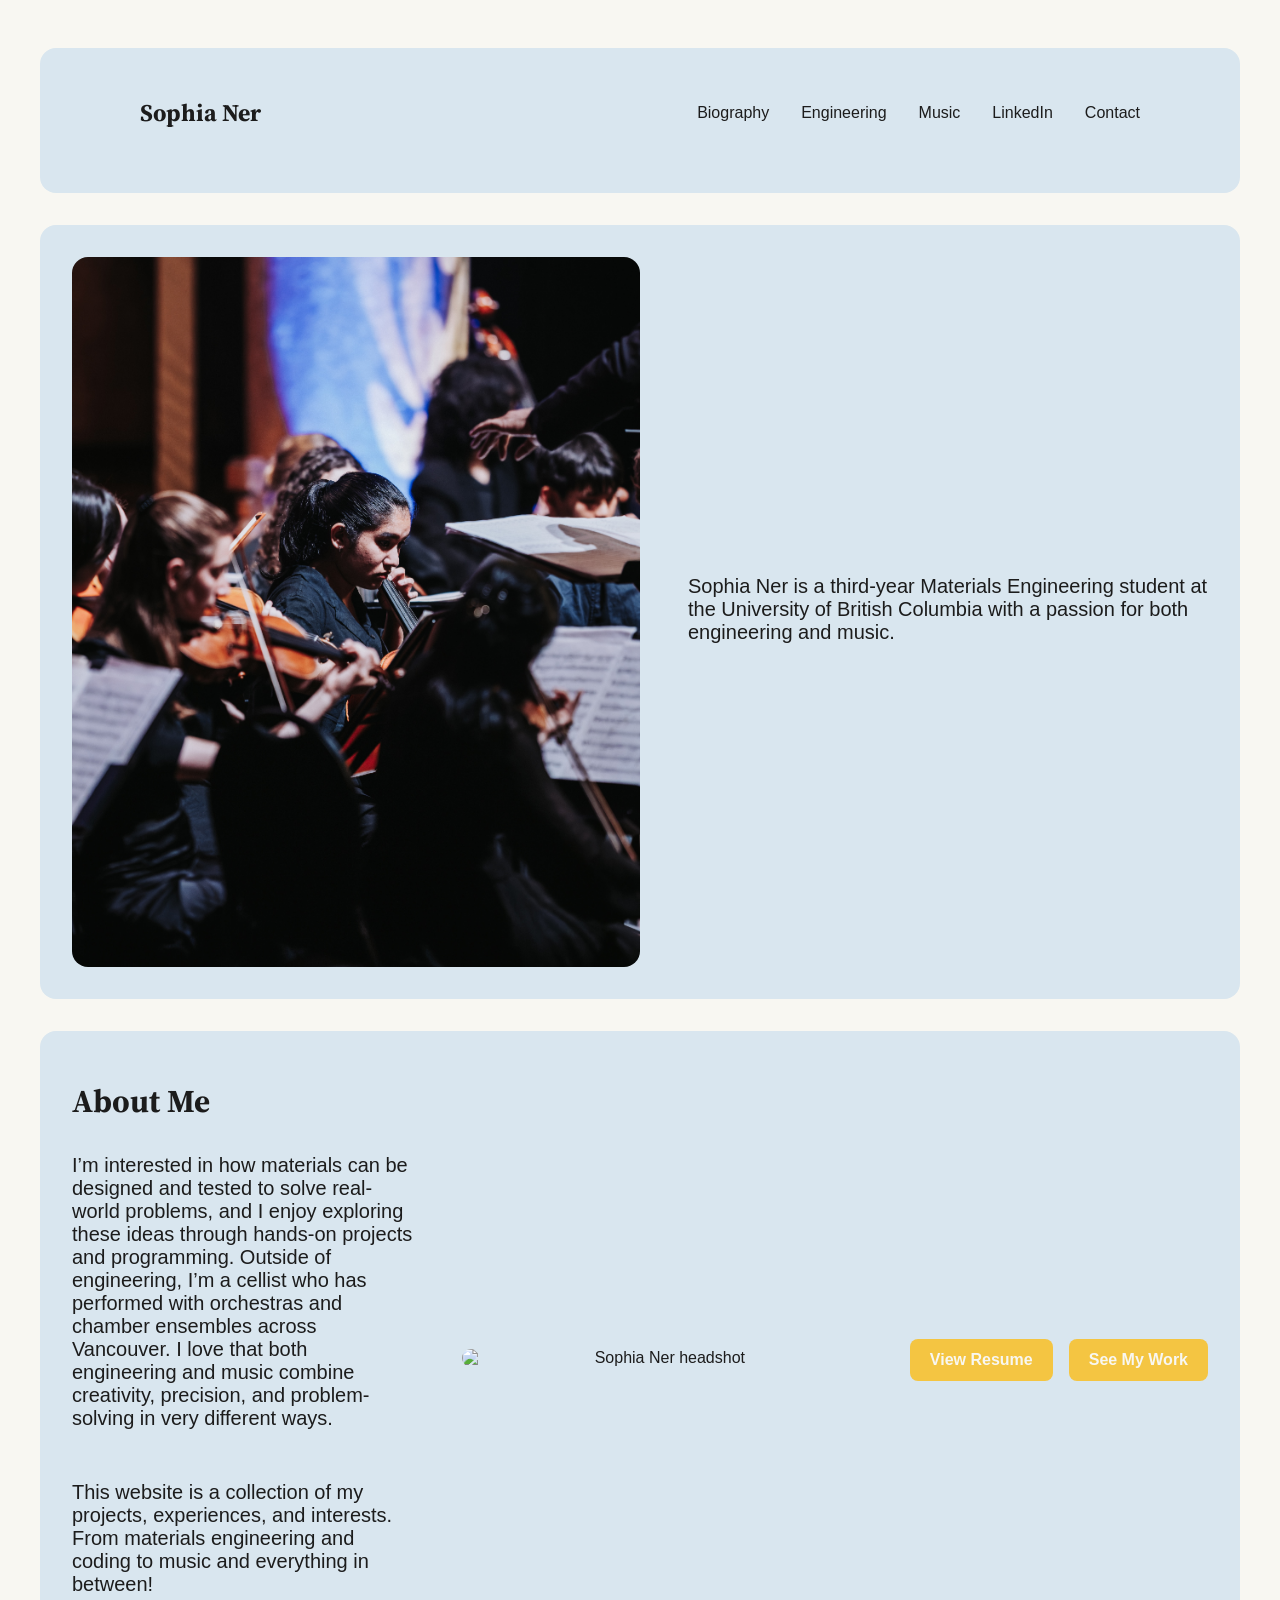
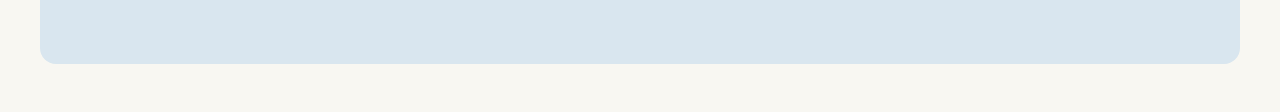
==== index.html @ fbe0f9e4 "Add files via upload" ====
<!DOCTYPE html>
<html lang="en">

<head>
    <meta charset="UTF-8">
    <meta name="viewport" content="width=device-width, initial-scale=1.0">
    <title>Sophia Ner</title>
    <link rel="stylesheet" href="style.css">
    <link rel="icon" type="image/jpeg" href="duck.jpeg">
</head>

<body> <!-- The header section contains the navigation bar and a brief introduction about Sophia Ner -->
    <header>
        <nav> <!-- Navigation bar with links to different sections of the page -->
            <ul> <!-- Unordered list for navigation links -->
                <li><a href="index.html" style="font-size: x-large;">Sophia Ner</a></li>
                <li><a href="biography.html">Biography</a></li> 
                <li><a href="engineering.html">Engineering</a></li>
                <li><a href="music.html">Music</a></li>
                <li><a href="https://www.linkedin.com/in/sophia-ner" target="_blank">LinkedIn</a></li>
                <li><a href="contact.html">Contact</a></li>
            </ul>
        </nav>
    </header>
    <section class = "hero">
        <div class = "flex-container"> <!-- Flex container to align the image and text side by side -->
             <img src="NYO/Sophia Ottawa Concert.jpg" alt="Sophia Ner performing cello in an orchestra during a concert, seated among other musicians on stage with sheet music, focused and engaged in performance"> 
            <div class = "text-container">
                    <p style = "font-size:1.25rem;">Sophia Ner is a third-year Materials Engineering student at the University of British Columbia with a passion for both engineering and music. </p>
                <!-- <button class="cta-button">Resume</button> 
                <button class="cta-button">See my work</button> -->
             </div>
        </div>
    </section>
    
    <section> <!-- About Me section with a brief description and a headshot image -->
        <div class="flex-container">
            <div class="text-container">
                <h2>About Me</h2>
        <p>I’m interested in how materials can be designed and tested to solve real-world problems, and I enjoy exploring these ideas through hands-on projects and programming. Outside of engineering, I’m a cellist who has performed with orchestras and chamber ensembles across Vancouver. I love that both engineering and music combine creativity, precision, and problem-solving in very different ways.</p>
        <p>This website is a collection of my projects, experiences, and interests. From materials engineering and coding to music and everything in between!</p>
             </div>   
             <img src="Cello/headshot.jpg" alt="Sophia Ner headshot" style="width: 100%; max-width: 400px; margin-top: 20px;">
             <div class="button-group">
                <a href="Resume_Website_Aug_2026.pdf" class="cta-button" target="_blank">
                    View Resume
                </a>

                <a href="engineering.html" class="cta-button secondary">
                    See My Work
                </a>
                </div>
            </div>
    </section>
</body>

</html>
---- style.css ----
/* =========================================================
   1. FONTS & COLOR VARIABLES
   ========================================================= */

@import url('https://fonts.googleapis.com/css2?family=Google+Sans:ital,opsz,wght@0,17..18,400..700;1,17..18,400..700&family=Source+Serif+4:ital,opsz,wght@0,8..60,200..900;1,8..60,200..900&display=swap');

:root {
    --base-color: #f8f7f2;
    --text-color: #1c1c1c;

    --primary-color: #d9e6ef;
    --secondary-color: #17324d;

    --color-1: #f4c542;
    --color-2: #d9e6ef;
    --color-3: #c9785d;
}


/* =========================================================
   2. GLOBAL STYLES
   ========================================================= */

/* Reset default browser spacing and make sizing predictable */
* {
    margin: 0;
    padding: 0;
    box-sizing: border-box;
}

/* Base font and text color */
html {
    font-family: 'Google Sans', sans-serif;
    color: var(--text-color);
}

/* Page background and outer spacing */
body {
    padding: 1em;
    background-color: var(--base-color);
}

/* Serif font for headings */
h1,
h2,
h3 {
    font-family: 'Source Serif 4', serif;
}

/* Prevent large media elements from overflowing their containers */
img,
video,
iframe {
    max-width: 100%;
}


/* =========================================================
   3. NAVIGATION
   ========================================================= */

/* Main navigation container */
nav {
    width: min(1000px, 100%);
    margin: 1em auto 2em;
}

/* Navigation links */
nav ul {
    display: flex;
    align-items: center;
    gap: 2em;
    list-style: none;
}

/* Site name / logo */
nav li:first-child {
    margin-right: auto;
    font-family: 'Source Serif 4', 'Google Sans', sans-serif;
    font-weight: bold;
}

/* Navigation links */
nav a {
    color: var(--text-color);
    text-decoration: none;
}

/* Navigation hover effect */
nav a:hover {
    text-decoration: underline;
}


/* =========================================================
   4. HEADER / HERO
   ========================================================= */

/* General header container */
header {
    width: min(75em, 100%);
    margin: 2em auto;
    padding: min(2em, 15%);
    background-color: var(--primary-color);
    border-radius: 1em;
}

/* Main hero section */
.hero {
    width: min(75em, 100%);
    margin: 2em auto;
    padding: min(2em, 15%);
    background-color: var(--primary-color);
    border-radius: 1em;
}

/* Layout for image + text */
.flex-container {
    display: flex;
    align-items: center;
    justify-content: center;
    flex-wrap: wrap;
    gap: 3em;
    width: 100%;
}

/* Images inside the flexible header layout */
.flex-container img {
    width: 50%;
    max-width: 600px;
    height: auto;
    border-radius: 1em;
    object-fit: cover;
    object-position: top;
}

/* Header-specific image */
header img {
    width: 100%;
    max-width: 400px;
    height: auto;
    border-radius: 1em;
    object-fit: cover;
    object-position: top;
}

/* Text next to an image */
.text-container {
    flex: 1;
    min-width: 0;

    display: flex;
    flex-direction: column;
    justify-content: center;
    align-items: flex-start;
    gap: 1em;

    text-align: left;
}

/* Main page heading */
h1 {
    margin: 0.75em 0 1em;
}

/* Paragraphs inside the text container */
.text-container p {
    margin: 0.75em 0 1em;
    font-size: 1.25em;
    text-align: left;
}


/* =========================================================
   5. BUTTONS
   ========================================================= */

/* Container for multiple buttons */
.button-group {
    display: flex;
    flex-wrap: wrap;
    gap: 1em;
    margin-top: 1.5em;
}

/* Main call-to-action button */
.cta-button {
    display: inline-block;

    padding: 0.75em 1.25em;

    color: var(--base-color);
    background-color: var(--color-1);

    border-radius: 0.5em;

    text-decoration: none;
    font-weight: 600;

    transition: transform 100ms ease;
}

/* Button hover effect */
.cta-button:hover {
    transform: translateY(-2px);
}

/* Secondary button */
.secondary {
    background-color: var(--color-1);
}


/* =========================================================
   6. GENERAL SECTIONS
   ========================================================= */

/* General content sections */
section {
    width: min(75em, 100%);
    margin: 2em auto;
    padding: 3em min(2em, 15%);

    background-color: var(--color-2);
    border-radius: 1em;

    text-align: center;
}

/* Section headings */
section h2 {
    font-size: 2em;
}

/* Section paragraphs */
section p {
    margin-top: 1em;
    font-size: 1.25em;
}

/* My Work section */
section#my-work {
    background-color: var(--primary-color);
}


/* =========================================================
   7. IMAGE GRID
   ========================================================= */

/* Grid used for project / image galleries */
.grid-container {
    display: grid;

    width: 100%;
    margin: 3em 0;

    grid-template-columns: repeat(4, 1fr);
    grid-template-rows: 1fr 1fr;

    grid-template-areas:
        "img-1 img-1 img-2 img-2"
        "img-4 img-4 img-3 img-3";

    gap: 1em;
}

/* Images inside the grid */
.grid-container img {
    display: block;
    width: 100%;
    max-width: 100%;
    aspect-ratio: 1 / 1;

    object-fit: cover;
    border-radius: 0.5em;

    transition: transform 100ms ease;
}

/* Grid image hover effect */
.grid-container img:hover {
    transform: scale(1.05);
}


/* =========================================================
   8. PAGE INTRO
   ========================================================= */

/* Introductory card at the top of pages */
.page-intro {
    width: min(75em, 100%);
    margin: 2em auto;
    padding: 3em min(2em, 15%);

    background-color: var(--primary-color);
    border-radius: 1em;

    text-align: center;
}

/* Page intro heading */
.page-intro h1 {
    margin-bottom: 1em;
}

/* Page intro paragraph */
.page-intro p {
    margin-top: 1em;
    font-size: 1.15em;
}


/* =========================================================
   9. PROJECT CARDS
   ========================================================= */

/*
   General project card.

   The media and text sit beside each other on larger
   screens and stack vertically on smaller screens.
*/
.engineering-project,
.music-project {
    width: min(75em, 100%);
    margin: 2em auto;
    padding: 3em;

    background-color: var(--primary-color);
    border-radius: 1em;
}


/* Allow the text column to shrink without overflowing */
/* Introductory text */
.project-text {
    width: 100%;
}

/* Project heading */
.project h2,
.engineering-project h2 {
    margin-top: 0;
    margin-bottom: 1em;
    font-size: 2em;
}

/* Engineering project subheading */
.engineering-project h3 {
    margin-top: 1em;
    font-size: 1.4em;
}

/* Project paragraph */
.project p,
.engineering-project p {
    margin-top: 1em;
    font-size: 1.1em;
    line-height: 1.5;
}

/* Project media */
.project img,
.project video,
.engineering-project img,
.engineering-project video {
    display: block;

    width: 50%;
    max-width: 600px;
    height: auto;

    border-radius: 1em;
    object-fit: cover;
}



/* =========================================================
   10. EMBEDDED PROJECTS / MEDIA
   ========================================================= */

/*
   Container for embedded projects such as:
   - Python/JavaScript simulations
   - Tinkercad
   - videos
   - audio
   - iframes
*/

.embedded-project {
    display: flex;
    flex-direction: row;

    align-items: center;
    gap: 3em;

    width: 100%;
    max-width: 100%;
    min-width: 0;
    margin: 4em 0;
}

/* Media column */
.project-media {
     flex: 1 1 0;
    width: 50%;
    min-width: 0;
    max-width: 100%;
}

/* Text column */
.project-description {
    flex: 1 1 0;
    width: 50%;
    min-width: 0;
    max-width: 100%;

    overflow-wrap: break-word;
}

.project-description p + p {
    margin-top: 1.5em;
}

/* Media */
.project-media img {
    display: block;
    width: 100%;
    height: 100%;
    object-fit: cover;
    border-radius: 1em;

}

.project-media video {
    display: block;
    width: 100%;
    max-width: 100%;
    height: auto;
    border-radius: 1em;
}

.project-media h3 a {
    color: inherit;
    text-decoration: none;
}

.project-media h3 a:hover {
    text-decoration: underline;
}

/* Video + caption container */
.video-container {
    width: 100%;
    max-width: 100%;
    min-width: 0;
    margin: 0;
    overflow: hidden;
}

/* Video */
.video-container video {
    display: block;
    width: 100%;
    max-width: 100%;
    height: auto;
    border-radius: 1em;
}

/* Caption */
.video-container figcaption {
    width: 100%;
    max-width: 100%;
    margin-top: 0.75em;

    font-size: 0.9em;
    line-height: 1.4;
    text-align: center;

    overflow-wrap: break-word;
    word-wrap: break-word;
}

/* Audio players */
.project-media audio,
.embedded-project audio {
    display: block;
    width: 100%;
    max-width: 100%;
}

/* Project subheading */
.project-media h3 {
    margin-top: 0;
    margin-bottom: 1em;
}

/* Embedded websites */
.embedded-project iframe {
    display: block;

    width: 100%;
    max-width: 100%;
    height: 450px;

    border: none;
    border-radius: 1em;
}

/* Tinkercad iframe */
.tinkercad-frame {
    display: block;

    width: 100%;
    max-width: 100%;
    height: 500px;

    border: none;
    border-radius: 10px;
}
/* CAD Viewing */
.stl-viewer {
    width: 100%;
    height: 400px;
    border-radius: 12px;
    overflow: hidden;
}


/* =========================================================
   11. EQUATIONS
   ========================================================= */

/* Center equations on project pages */
.equation {
    margin: 1.5em 0;
    text-align: center;

    /* Prevent long equations from causing horizontal overflow */
    max-width: 100%;
    overflow-x: auto;
}


/* =========================================================
   12. CONTACT FORM
   ========================================================= */

/* Main contact form container */
.container {
    min-height: 100vh;

    display: flex;
    flex-direction: column;
    align-items: center;
    justify-content: center;

    gap: 1em;
    margin-top: 2em;
}

/* Contact form */
.container form {
    display: flex;
    flex-direction: column;
    justify-content: center;
    gap: 1em;

    width: 100%;
    max-width: 400px;

    padding: 2em;

    background-color: var(--primary-color);
    border-radius: 1em;
}

/* Form heading */
.container form h1 {
    margin-top: 1em;
    text-align: left;
    font-size: 2em;
}

/* Form labels / subheadings */
.container form h4 {
    margin-top: 1em;
    text-align: left;
    font-size: 1em;
}

/* Text inputs */
.container form input {
    width: 100%;
    max-width: 100%;
    padding: 0.75em 1em;

    outline: none;

    color: var(--text-color);
}

/* Input placeholder */
.container form input::placeholder {
    color: var(--text-color);
}

/* Message textarea */
.container form textarea {
    width: 100%;
    max-width: 100%;
    min-width: 0;

    min-height: 100px;
    max-height: 200px;

    padding: 0.75em 1em;

    outline: none;

    color: var(--text-color);
    font-weight: 400;
    font-size: 1em;

    resize: vertical;
}

/* Form submit button */
.container form button {
    align-self: center;

    width: 200px;
    min-height: 60px;

    padding: 0;

    border: none;
    border-radius: 0.5em;
    outline: none;

    color: var(--base-color);
    background-color: var(--color-1);

    font-weight: 600;

    transition: 100ms ease;
}

/* Form button hover */
.container form button:hover {
    background-color: var(--color-3);
}


/* =========================================================
   13. RESPONSIVE STYLES — TABLETS
   ========================================================= */

/* Adjust header layout on medium-sized screens */
@media (max-width: 988px) {

    header {
        text-align: center;
    }

    header .text-container {
        padding-top: 0;
    }
}


/* =========================================================
   14. RESPONSIVE STYLES — SMALL SCREENS
   ========================================================= */

@media (max-width: 700px) {

    /* -------------------------
       Navigation
       ------------------------- */

    nav li {
        display: none;
    }

    nav li:first-child,
    nav li:last-child {
        display: block;
    }


    /* -------------------------
       Header
       ------------------------- */

    header {
        margin-top: 0;
    }

    header .flex-container img {
        width: 100%;
        max-width: 400px;
        height: auto;
        aspect-ratio: 1 / 1;
        object-fit: cover;
    }


    /* -------------------------
       Flexible header layout
       ------------------------- */

    .flex-container {
        flex-direction: column;
    }

    .flex-container img {
        width: 100%;
        max-width: 400px;
    }

    .text-container {
        width: 100%;
        align-items: flex-start;
    }


    /* -------------------------
       Buttons
       ------------------------- */

    .cta-button {
        width: 100%;
        margin-top: 0.5em;
        text-align: center;
    }


    /* -------------------------
       Project cards
       ------------------------- */

    .project,
    .engineering-project {
        flex-direction: column;
        align-items: stretch;

        width: 100%;
        padding: 2em;

        gap: 2em;
    }

    /* Remove alternating row direction on mobile */
    .project:nth-child(even),
    .engineering-project:nth-child(even) {
        flex-direction: column;
    }

    /* Project media fills available width */
    .project img,
    .project video,
    .engineering-project img,
    .engineering-project video {
        width: 100%;
        max-width: 100%;
        height: auto;
    }


    /* -------------------------
       Embedded projects
       ------------------------- */

    .embedded-project {
        flex-direction: column;
        align-items: stretch;

        width: 100%;
        gap: 2em;
    }

    .project-media,
    .project-description {
        width: 100%;
        max-width: 100%;
    }

    .embedded-project iframe {
        width: 100%;
        max-width: 100%;
        height: 400px;
    }

    .tinkercad-frame {
        width: 100%;
        max-width: 100%;
        height: 400px;
    }


    /* -------------------------
       Image grid
       ------------------------- */

    .grid-container {
        display: flex;
        flex-direction: column;

        width: 100%;
    }

    .grid-container img {
        width: 100%;
        max-width: 100%;
    }


    /* -------------------------
       Typography
       ------------------------- */

    .text-container p {
        font-size: 1em;
    }

    h2 {
        font-size: 1.5em;
    }

    .engineering-project h2 {
        font-size: 1.5em;
    }
}


/* =========================================================
   15. VERY SMALL SCREENS
   ========================================================= */

@media (max-width: 400px) {

    /* Reduce card padding so content has more horizontal space */
    header,
    section,
    .project,
    .engineering-project,
    .page-intro {
        padding: 1.5em;
    }

    /* Prevent buttons from becoming too large */
    .container form button {
        width: 100%;
    }

    /* Make embedded content slightly shorter */
    .embedded-project iframe,
    .tinkercad-frame {
        height: 350px;
    }
}
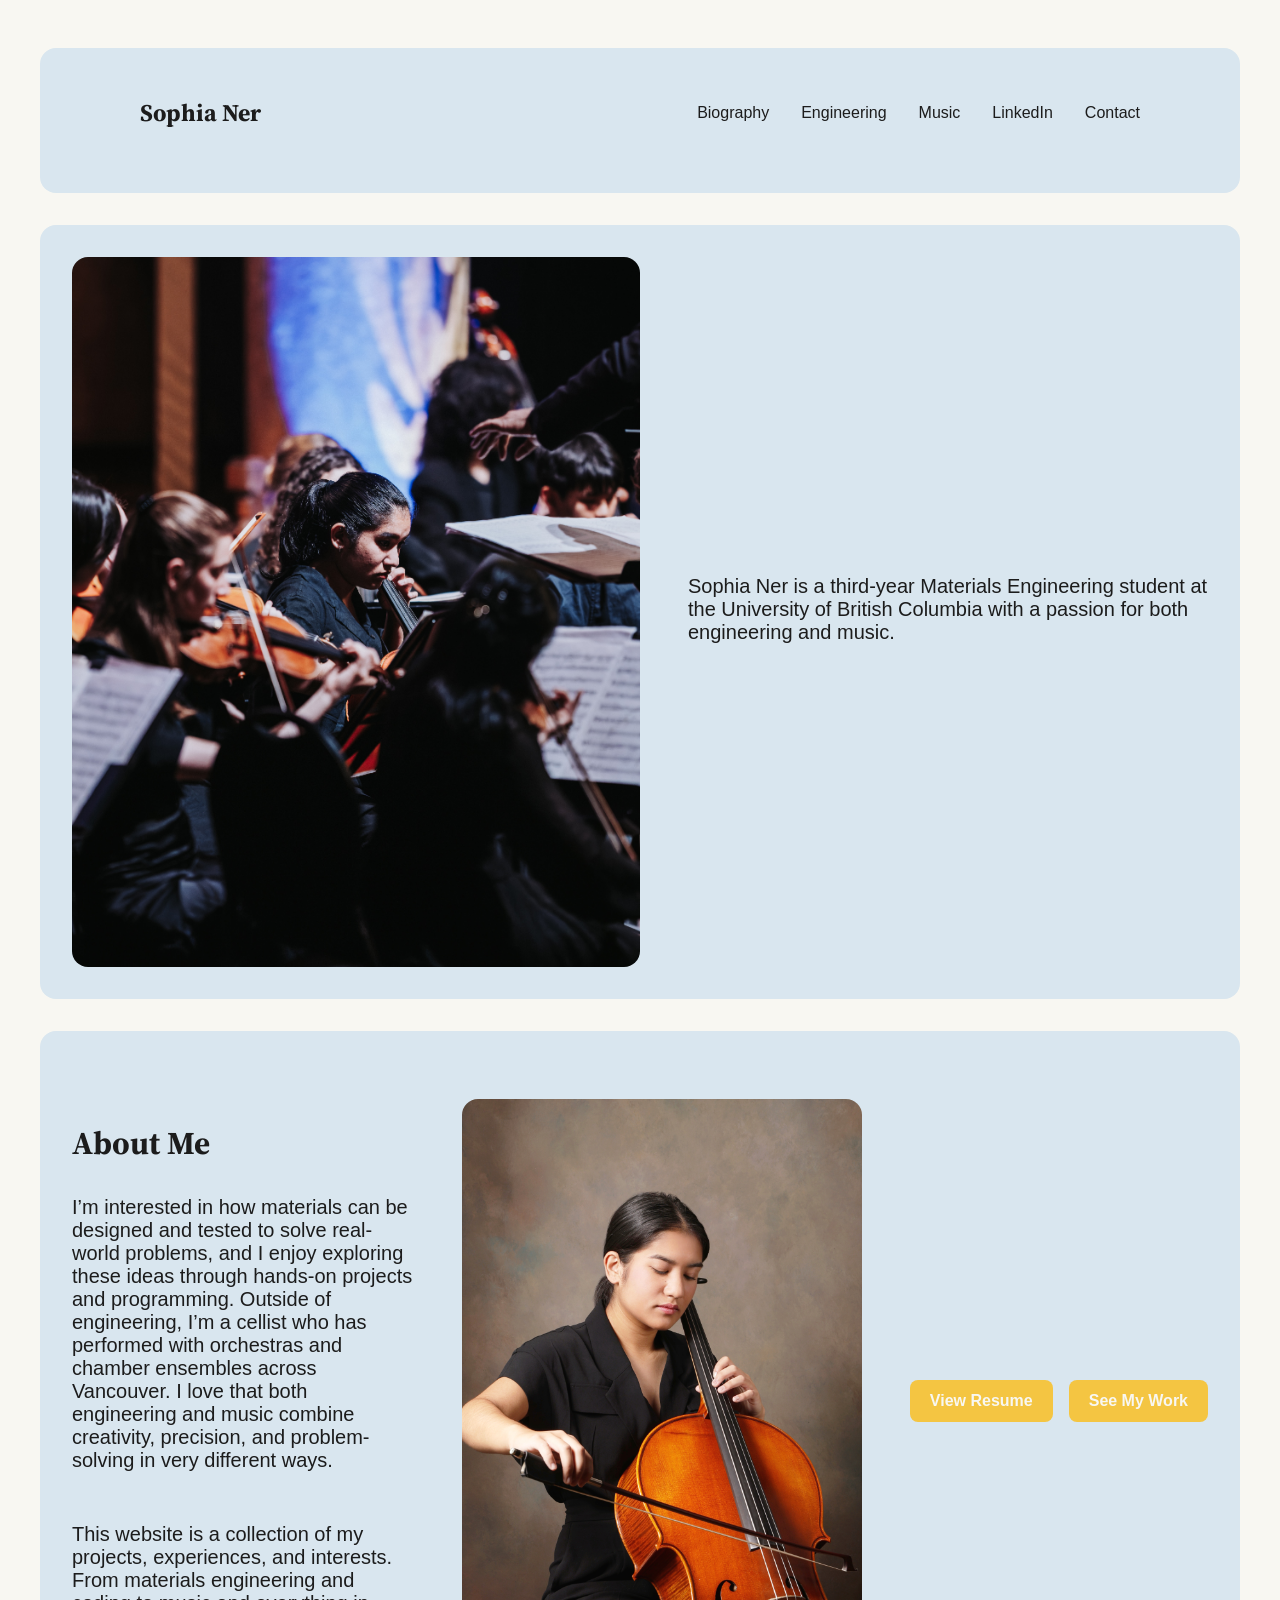
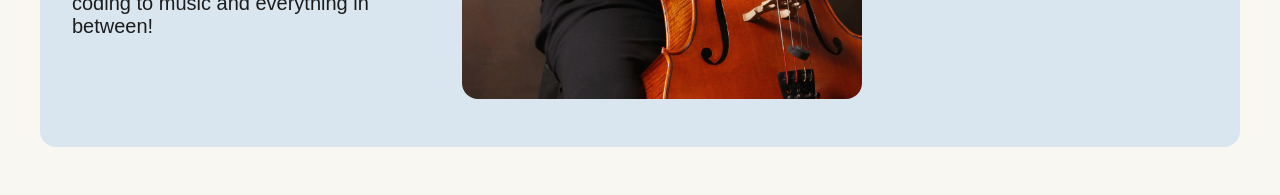
==== commit 364598cd: "Add files via upload" ====
--- a/index.html
+++ b/index.html
@@ -11,16 +11,27 @@
 
 <body> <!-- The header section contains the navigation bar and a brief introduction about Sophia Ner -->
     <header>
-        <nav> <!-- Navigation bar with links to different sections of the page -->
-            <ul> <!-- Unordered list for navigation links -->
-                <li><a href="index.html" style="font-size: x-large;">Sophia Ner</a></li>
-                <li><a href="biography.html">Biography</a></li> 
-                <li><a href="engineering.html">Engineering</a></li>
-                <li><a href="music.html">Music</a></li>
-                <li><a href="https://www.linkedin.com/in/sophia-ner" target="_blank">LinkedIn</a></li>
-                <li><a href="contact.html">Contact</a></li>
-            </ul>
+
+        <nav class="navbar">
+
+           <a href="index.html" class="site-name">Sophia Ner</a>
+
+           <button class="menu-toggle" onclick="toggleMenu()">
+                ☰
+            </button>
+
+            <div class="nav-links"> <!-- Navigation bar with links to different sections of the page -->
+                <ul> <!-- Unordered list for navigation links -->
+                    <!-- <li><a href="index.html" style="font-size: x-large;">Sophia Ner</a></li> -->
+                    <li><a href="biography.html">Biography</a></li> 
+                    <li><a href="engineering.html">Engineering</a></li>
+                    <li><a href="music.html">Music</a></li>
+                    <li><a href="https://www.linkedin.com/in/sophia-ner" target="_blank">LinkedIn</a></li>
+                    <li><a href="contact.html">Contact</a></li>
+                </ul>
+            </div>
         </nav>
+
     </header>
     <section class = "hero">
         <div class = "flex-container"> <!-- Flex container to align the image and text side by side -->
@@ -52,6 +63,8 @@
                 </div>
             </div>
     </section>
+
+    <script src="toggle.js"></script>
 </body>
 
 </html>
--- a/style.css
+++ b/style.css
@@ -1,3 +1,4 @@
+
 /* =========================================================
    1. FONTS & COLOR VARIABLES
    ========================================================= */
@@ -21,33 +22,28 @@
    2. GLOBAL STYLES
    ========================================================= */
 
-/* Reset default browser spacing and make sizing predictable */
 * {
     margin: 0;
     padding: 0;
     box-sizing: border-box;
 }
 
-/* Base font and text color */
 html {
     font-family: 'Google Sans', sans-serif;
     color: var(--text-color);
 }
 
-/* Page background and outer spacing */
 body {
     padding: 1em;
     background-color: var(--base-color);
 }
 
-/* Serif font for headings */
 h1,
 h2,
 h3 {
     font-family: 'Source Serif 4', serif;
 }
 
-/* Prevent large media elements from overflowing their containers */
 img,
 video,
 iframe {
@@ -59,92 +55,134 @@
    3. NAVIGATION
    ========================================================= */
 
-/* Main navigation container */
-nav {
+/*
+   Desktop navigation layout:
+
+   Sophia Ner      Biography   Engineering   Music   Contact
+*/
+
+.navbar {
+    position: relative;
+
     width: min(1000px, 100%);
     margin: 1em auto 2em;
+
+    display: flex;
+    align-items: center;
+    justify-content: space-between;
+}
+
+/* Sophia Ner / site name */
+
+.site-name {
+    flex-shrink: 0;
+
+    font-family: 'Source Serif 4', serif;
+    font-size: x-large;
+    font-weight: bold;
+
+    color: var(--text-color);
+    text-decoration: none;
 }
 
 /* Navigation links */
-nav ul {
+
+.nav-links {
+    margin-left: auto;
+}
+
+.nav-links ul {
     display: flex;
     align-items: center;
     gap: 2em;
+
     list-style: none;
 }
 
-/* Site name / logo */
-nav li:first-child {
-    margin-right: auto;
-    font-family: 'Source Serif 4', 'Google Sans', sans-serif;
-    font-weight: bold;
-}
-
-/* Navigation links */
-nav a {
+.nav-links a {
     color: var(--text-color);
     text-decoration: none;
 }
 
-/* Navigation hover effect */
-nav a:hover {
+.nav-links a:hover {
     text-decoration: underline;
 }
 
+/* Hamburger */
+
+.menu-toggle {
+    display: none;
+
+    margin-left: auto;
+
+    padding: 0;
+
+    background: none;
+    border: none;
+
+    color: var(--text-color);
+
+    font-size: 1.8rem;
+    line-height: 1;
+
+    cursor: pointer;
+}
+
 
 /* =========================================================
    4. HEADER / HERO
    ========================================================= */
 
-/* General header container */
 header {
     width: min(75em, 100%);
     margin: 2em auto;
     padding: min(2em, 15%);
+
     background-color: var(--primary-color);
     border-radius: 1em;
 }
 
-/* Main hero section */
 .hero {
     width: min(75em, 100%);
     margin: 2em auto;
     padding: min(2em, 15%);
+
     background-color: var(--primary-color);
     border-radius: 1em;
 }
 
-/* Layout for image + text */
 .flex-container {
     display: flex;
     align-items: center;
     justify-content: center;
     flex-wrap: wrap;
+
     gap: 3em;
     width: 100%;
 }
 
-/* Images inside the flexible header layout */
 .flex-container img {
     width: 50%;
     max-width: 600px;
     height: auto;
-    border-radius: 1em;
+
+    border-radius: 1em;
+
     object-fit: cover;
     object-position: top;
 }
 
-/* Header-specific image */
 header img {
     width: 100%;
     max-width: 400px;
     height: auto;
-    border-radius: 1em;
+
+    border-radius: 1em;
+
     object-fit: cover;
     object-position: top;
 }
 
-/* Text next to an image */
 .text-container {
     flex: 1;
     min-width: 0;
@@ -153,19 +191,19 @@
     flex-direction: column;
     justify-content: center;
     align-items: flex-start;
+
     gap: 1em;
 
     text-align: left;
 }
 
-/* Main page heading */
 h1 {
     margin: 0.75em 0 1em;
 }
 
-/* Paragraphs inside the text container */
 .text-container p {
     margin: 0.75em 0 1em;
+
     font-size: 1.25em;
     text-align: left;
 }
@@ -175,15 +213,14 @@
    5. BUTTONS
    ========================================================= */
 
-/* Container for multiple buttons */
 .button-group {
     display: flex;
     flex-wrap: wrap;
+
     gap: 1em;
     margin-top: 1.5em;
 }
 
-/* Main call-to-action button */
 .cta-button {
     display: inline-block;
 
@@ -200,12 +237,10 @@
     transition: transform 100ms ease;
 }
 
-/* Button hover effect */
 .cta-button:hover {
     transform: translateY(-2px);
 }
 
-/* Secondary button */
 .secondary {
     background-color: var(--color-1);
 }
@@ -215,7 +250,6 @@
    6. GENERAL SECTIONS
    ========================================================= */
 
-/* General content sections */
 section {
     width: min(75em, 100%);
     margin: 2em auto;
@@ -227,18 +261,15 @@
     text-align: center;
 }
 
-/* Section headings */
 section h2 {
     font-size: 2em;
 }
 
-/* Section paragraphs */
 section p {
     margin-top: 1em;
     font-size: 1.25em;
 }
 
-/* My Work section */
 section#my-work {
     background-color: var(--primary-color);
 }
@@ -248,7 +279,6 @@
    7. IMAGE GRID
    ========================================================= */
 
-/* Grid used for project / image galleries */
 .grid-container {
     display: grid;
 
@@ -265,20 +295,21 @@
     gap: 1em;
 }
 
-/* Images inside the grid */
 .grid-container img {
     display: block;
-    width: 100%;
-    max-width: 100%;
+
+    width: 100%;
+    max-width: 100%;
+
     aspect-ratio: 1 / 1;
 
     object-fit: cover;
+
     border-radius: 0.5em;
 
     transition: transform 100ms ease;
 }
 
-/* Grid image hover effect */
 .grid-container img:hover {
     transform: scale(1.05);
 }
@@ -288,7 +319,6 @@
    8. PAGE INTRO
    ========================================================= */
 
-/* Introductory card at the top of pages */
 .page-intro {
     width: min(75em, 100%);
     margin: 2em auto;
@@ -300,12 +330,10 @@
     text-align: center;
 }
 
-/* Page intro heading */
 .page-intro h1 {
     margin-bottom: 1em;
 }
 
-/* Page intro paragraph */
 .page-intro p {
     margin-top: 1em;
     font-size: 1.15em;
@@ -316,12 +344,6 @@
    9. PROJECT CARDS
    ========================================================= */
 
-/*
-   General project card.
-
-   The media and text sit beside each other on larger
-   screens and stack vertically on smaller screens.
-*/
 .engineering-project,
 .music-project {
     width: min(75em, 100%);
@@ -332,36 +354,31 @@
     border-radius: 1em;
 }
 
-
-/* Allow the text column to shrink without overflowing */
-/* Introductory text */
 .project-text {
     width: 100%;
 }
 
-/* Project heading */
 .project h2,
 .engineering-project h2 {
     margin-top: 0;
     margin-bottom: 1em;
+
     font-size: 2em;
 }
 
-/* Engineering project subheading */
 .engineering-project h3 {
     margin-top: 1em;
     font-size: 1.4em;
 }
 
-/* Project paragraph */
 .project p,
 .engineering-project p {
     margin-top: 1em;
+
     font-size: 1.1em;
     line-height: 1.5;
 }
 
-/* Project media */
 .project img,
 .project video,
 .engineering-project img,
@@ -373,48 +390,40 @@
     height: auto;
 
     border-radius: 1em;
+
     object-fit: cover;
 }
 
 
-
 /* =========================================================
    10. EMBEDDED PROJECTS / MEDIA
    ========================================================= */
-
-/*
-   Container for embedded projects such as:
-   - Python/JavaScript simulations
-   - Tinkercad
-   - videos
-   - audio
-   - iframes
-*/
 
 .embedded-project {
     display: flex;
     flex-direction: row;
-
     align-items: center;
+
     gap: 3em;
 
     width: 100%;
     max-width: 100%;
     min-width: 0;
+
     margin: 4em 0;
 }
 
-/* Media column */
 .project-media {
-     flex: 1 1 0;
+    flex: 1 1 0;
+
     width: 50%;
     min-width: 0;
     max-width: 100%;
 }
 
-/* Text column */
 .project-description {
     flex: 1 1 0;
+
     width: 50%;
     min-width: 0;
     max-width: 100%;
@@ -426,21 +435,24 @@
     margin-top: 1.5em;
 }
 
-/* Media */
 .project-media img {
     display: block;
+
     width: 100%;
     height: 100%;
+
     object-fit: cover;
-    border-radius: 1em;
-
+
+    border-radius: 1em;
 }
 
 .project-media video {
     display: block;
+
     width: 100%;
     max-width: 100%;
     height: auto;
+
     border-radius: 1em;
 }
 
@@ -453,53 +465,64 @@
     text-decoration: underline;
 }
 
-/* Video + caption container */
+
+/* =========================================================
+   11. VIDEO + CAPTIONS
+   ========================================================= */
+
 .video-container {
     width: 100%;
     max-width: 100%;
     min-width: 0;
+
     margin: 0;
+
     overflow: hidden;
 }
 
-/* Video */
 .video-container video {
     display: block;
+
     width: 100%;
     max-width: 100%;
     height: auto;
-    border-radius: 1em;
-}
-
-/* Caption */
+
+    border-radius: 1em;
+}
+
 .video-container figcaption {
     width: 100%;
     max-width: 100%;
+
     margin-top: 0.75em;
 
     font-size: 0.9em;
     line-height: 1.4;
+
     text-align: center;
 
     overflow-wrap: break-word;
     word-wrap: break-word;
 }
 
-/* Audio players */
+
+/* =========================================================
+   12. AUDIO / EMBEDS / CAD
+   ========================================================= */
+
 .project-media audio,
 .embedded-project audio {
     display: block;
-    width: 100%;
-    max-width: 100%;
-}
-
-/* Project subheading */
+
+    width: 100%;
+    max-width: 100%;
+}
+
 .project-media h3 {
     margin-top: 0;
     margin-bottom: 1em;
 }
 
-/* Embedded websites */
 .embedded-project iframe {
     display: block;
 
@@ -511,7 +534,6 @@
     border-radius: 1em;
 }
 
-/* Tinkercad iframe */
 .tinkercad-frame {
     display: block;
 
@@ -522,35 +544,35 @@
     border: none;
     border-radius: 10px;
 }
-/* CAD Viewing */
+
 .stl-viewer {
     width: 100%;
     height: 400px;
+
     border-radius: 12px;
+
     overflow: hidden;
 }
 
 
 /* =========================================================
-   11. EQUATIONS
-   ========================================================= */
-
-/* Center equations on project pages */
+   13. EQUATIONS
+   ========================================================= */
+
 .equation {
     margin: 1.5em 0;
+
     text-align: center;
 
-    /* Prevent long equations from causing horizontal overflow */
     max-width: 100%;
     overflow-x: auto;
 }
 
 
 /* =========================================================
-   12. CONTACT FORM
-   ========================================================= */
-
-/* Main contact form container */
+   14. CONTACT FORM
+   ========================================================= */
+
 .container {
     min-height: 100vh;
 
@@ -560,14 +582,15 @@
     justify-content: center;
 
     gap: 1em;
+
     margin-top: 2em;
 }
 
-/* Contact form */
 .container form {
     display: flex;
     flex-direction: column;
     justify-content: center;
+
     gap: 1em;
 
     width: 100%;
@@ -579,24 +602,22 @@
     border-radius: 1em;
 }
 
-/* Form heading */
 .container form h1 {
     margin-top: 1em;
     text-align: left;
     font-size: 2em;
 }
 
-/* Form labels / subheadings */
 .container form h4 {
     margin-top: 1em;
     text-align: left;
     font-size: 1em;
 }
 
-/* Text inputs */
 .container form input {
     width: 100%;
     max-width: 100%;
+
     padding: 0.75em 1em;
 
     outline: none;
@@ -604,12 +625,10 @@
     color: var(--text-color);
 }
 
-/* Input placeholder */
 .container form input::placeholder {
     color: var(--text-color);
 }
 
-/* Message textarea */
 .container form textarea {
     width: 100%;
     max-width: 100%;
@@ -623,13 +642,13 @@
     outline: none;
 
     color: var(--text-color);
+
     font-weight: 400;
     font-size: 1em;
 
     resize: vertical;
 }
 
-/* Form submit button */
 .container form button {
     align-self: center;
 
@@ -650,17 +669,15 @@
     transition: 100ms ease;
 }
 
-/* Form button hover */
 .container form button:hover {
     background-color: var(--color-3);
 }
 
 
 /* =========================================================
-   13. RESPONSIVE STYLES — TABLETS
-   ========================================================= */
-
-/* Adjust header layout on medium-sized screens */
+   15. TABLETS
+   ========================================================= */
+
 @media (max-width: 988px) {
 
     header {
@@ -674,28 +691,147 @@
 
 
 /* =========================================================
-   14. RESPONSIVE STYLES — SMALL SCREENS
+   16. MOBILE NAVIGATION
    ========================================================= */
 
 @media (max-width: 700px) {
 
-    /* -------------------------
-       Navigation
-       ------------------------- */
-
-    nav li {
+    /* -----------------------------------------------------
+       NAVBAR
+       ----------------------------------------------------- */
+
+    .navbar {
+        position: relative;
+
+        width: 100%;
+        margin: 1em auto 2em;
+
+        display: flex;
+        align-items: center;
+        justify-content: space-between;
+    }
+
+    /*
+       Sophia Ner ALWAYS stays visible.
+       It is never hidden by the mobile menu.
+    */
+
+    .site-name {
+        display: block;
+
+        flex-shrink: 0;
+
+        font-family: 'Source Serif 4', serif;
+        font-size: x-large;
+        font-weight: bold;
+
+        color: var(--text-color);
+        text-decoration: none;
+    }
+
+    /*
+       Hamburger appears on the right.
+    */
+
+    .menu-toggle {
+        display: block;
+
+        flex-shrink: 0;
+
+        margin-left: auto;
+
+        background: none;
+        border: none;
+
+        color: var(--text-color);
+
+        font-size: 1.8rem;
+        line-height: 1;
+
+        cursor: pointer;
+    }
+
+    /*
+       Navigation menu is hidden until JavaScript
+       adds the .active class.
+    */
+
+    .nav-links {
         display: none;
-    }
-
-    nav li:first-child,
-    nav li:last-child {
+
+        position: absolute;
+
+        top: calc(100% + 0.5em);
+        right: 0;
+
+        z-index: 1000;
+
+        margin: 0;
+    }
+
+    /*
+       JavaScript should add .active to .nav-links
+       when the hamburger is clicked.
+    */
+
+    .nav-links.active {
         display: block;
     }
 
-
-    /* -------------------------
-       Header
-       ------------------------- */
+    /*
+       Dropdown menu
+    */
+
+    .nav-links ul {
+        display: flex;
+        flex-direction: column;
+        align-items: stretch;
+
+        width: 200px;
+
+        margin: 0;
+        padding: 0.5em 0;
+
+        list-style: none;
+
+        background-color: var(--base-color);
+
+        border-radius: 0.5em;
+
+        box-shadow: 0 4px 10px rgba(0, 0, 0, 0.15);
+    }
+
+    /*
+       Every dropdown link gets its own row.
+    */
+
+    .nav-links li {
+        display: block;
+
+        width: 100%;
+    }
+
+    .nav-links a {
+        display: block;
+
+        width: 100%;
+
+        padding: 0.8em 1em;
+
+        color: var(--text-color);
+
+        text-decoration: none;
+    }
+
+    .nav-links a:hover {
+        background-color: var(--primary-color);
+        text-decoration: none;
+    }
+
+
+    /* -----------------------------------------------------
+       HEADER
+       ----------------------------------------------------- */
 
     header {
         margin-top: 0;
@@ -705,14 +841,16 @@
         width: 100%;
         max-width: 400px;
         height: auto;
+
         aspect-ratio: 1 / 1;
+
         object-fit: cover;
     }
 
 
-    /* -------------------------
-       Flexible header layout
-       ------------------------- */
+    /* -----------------------------------------------------
+       FLEXIBLE HEADER
+       ----------------------------------------------------- */
 
     .flex-container {
         flex-direction: column;
@@ -725,24 +863,27 @@
 
     .text-container {
         width: 100%;
+
         align-items: flex-start;
     }
 
 
-    /* -------------------------
-       Buttons
-       ------------------------- */
+    /* -----------------------------------------------------
+       BUTTONS
+       ----------------------------------------------------- */
 
     .cta-button {
         width: 100%;
+
         margin-top: 0.5em;
+
         text-align: center;
     }
 
 
-    /* -------------------------
-       Project cards
-       ------------------------- */
+    /* -----------------------------------------------------
+       PROJECT CARDS
+       ----------------------------------------------------- */
 
     .project,
     .engineering-project {
@@ -750,18 +891,17 @@
         align-items: stretch;
 
         width: 100%;
+
         padding: 2em;
 
         gap: 2em;
     }
 
-    /* Remove alternating row direction on mobile */
     .project:nth-child(even),
     .engineering-project:nth-child(even) {
         flex-direction: column;
     }
 
-    /* Project media fills available width */
     .project img,
     .project video,
     .engineering-project img,
@@ -772,15 +912,16 @@
     }
 
 
-    /* -------------------------
-       Embedded projects
-       ------------------------- */
+    /* -----------------------------------------------------
+       EMBEDDED PROJECTS
+       ----------------------------------------------------- */
 
     .embedded-project {
         flex-direction: column;
         align-items: stretch;
 
         width: 100%;
+
         gap: 2em;
     }
 
@@ -793,19 +934,21 @@
     .embedded-project iframe {
         width: 100%;
         max-width: 100%;
+
         height: 400px;
     }
 
     .tinkercad-frame {
         width: 100%;
         max-width: 100%;
+
         height: 400px;
     }
 
 
-    /* -------------------------
-       Image grid
-       ------------------------- */
+    /* -----------------------------------------------------
+       IMAGE GRID
+       ----------------------------------------------------- */
 
     .grid-container {
         display: flex;
@@ -820,9 +963,9 @@
     }
 
 
-    /* -------------------------
-       Typography
-       ------------------------- */
+    /* -----------------------------------------------------
+       TYPOGRAPHY
+       ----------------------------------------------------- */
 
     .text-container p {
         font-size: 1em;
@@ -839,12 +982,11 @@
 
 
 /* =========================================================
-   15. VERY SMALL SCREENS
+   17. VERY SMALL SCREENS
    ========================================================= */
 
 @media (max-width: 400px) {
 
-    /* Reduce card padding so content has more horizontal space */
     header,
     section,
     .project,
@@ -853,14 +995,12 @@
         padding: 1.5em;
     }
 
-    /* Prevent buttons from becoming too large */
     .container form button {
         width: 100%;
     }
 
-    /* Make embedded content slightly shorter */
     .embedded-project iframe,
     .tinkercad-frame {
         height: 350px;
     }
-}+}
